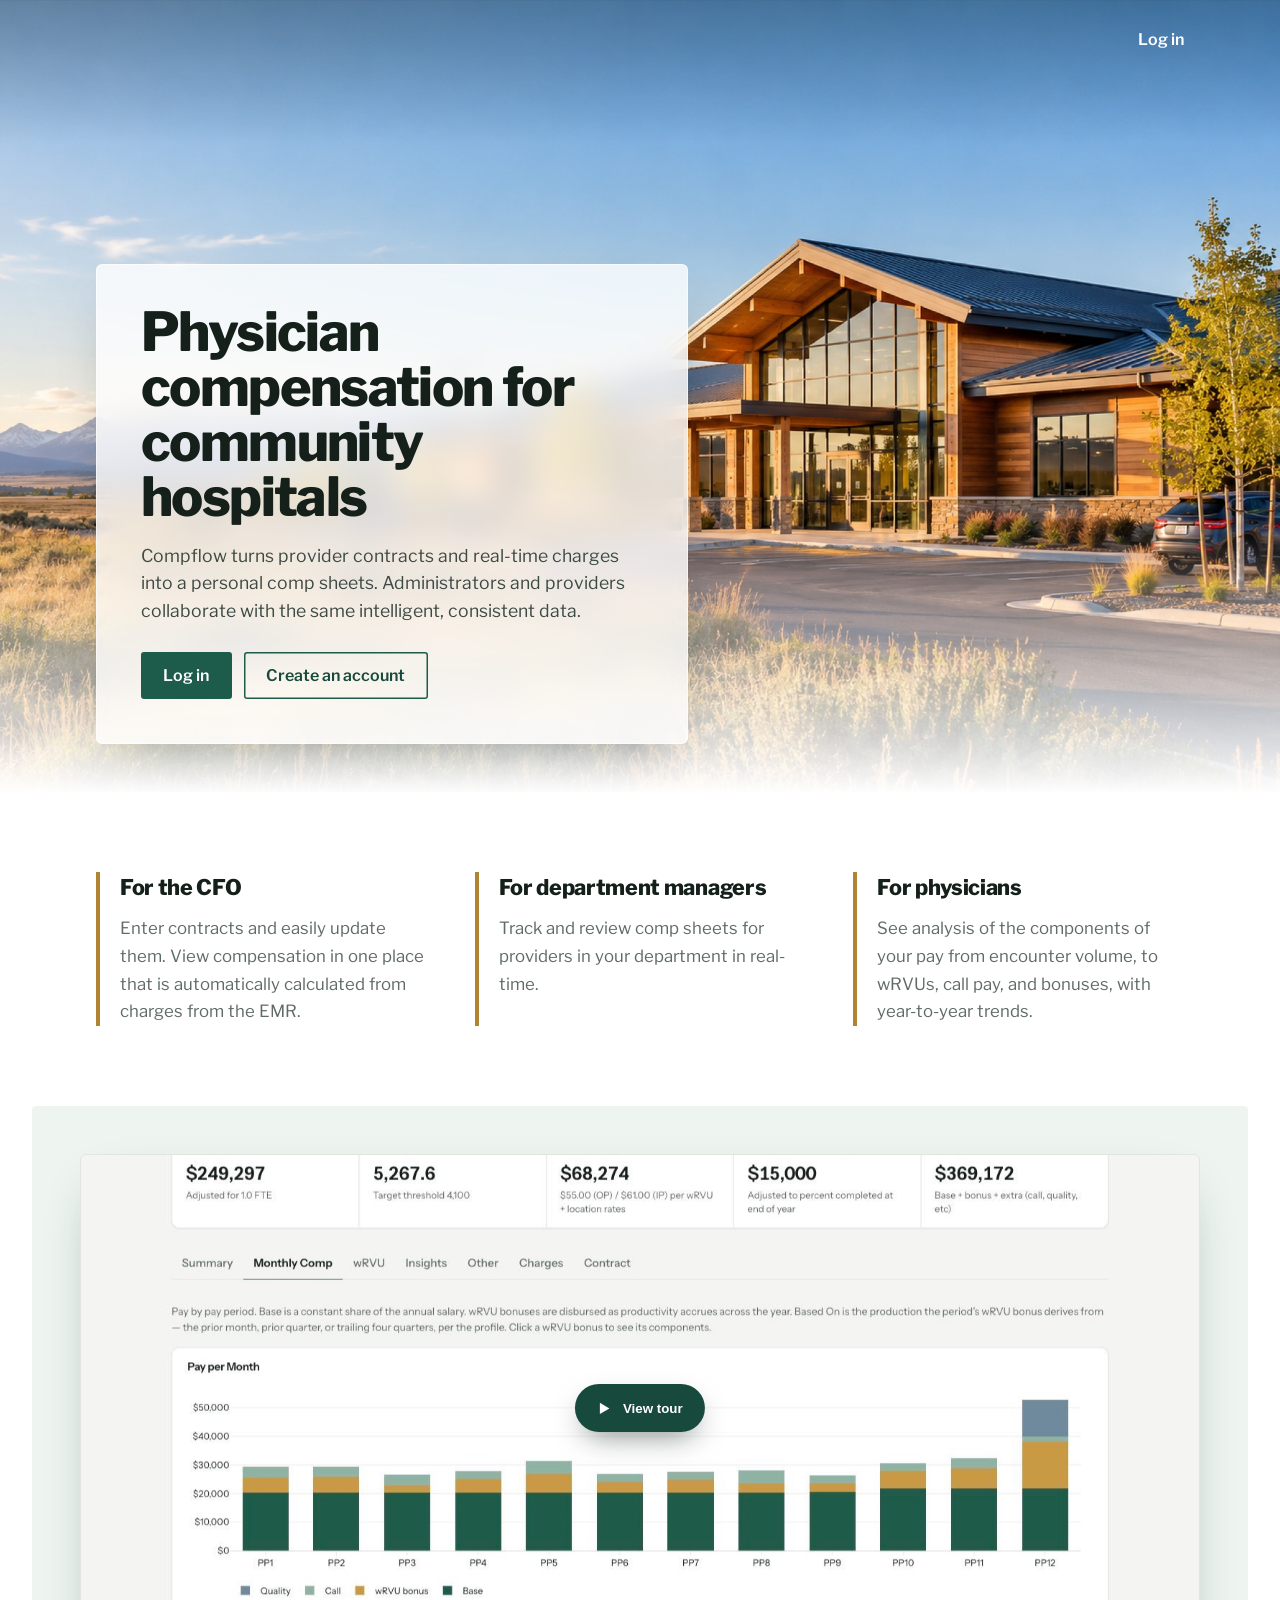
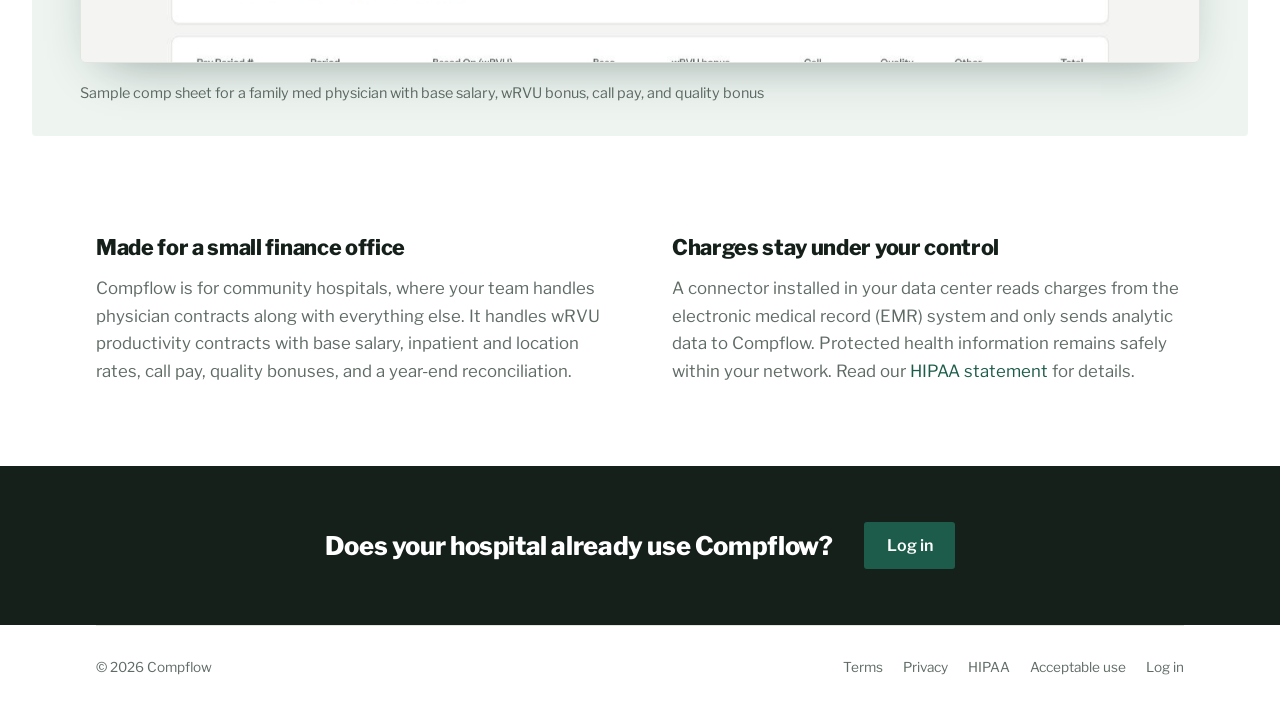
==== index.html @ 4a43335c "Initial site" ====
<!doctype html>
<html lang="en">
  <head>
    <meta charset="UTF-8" />
    <meta name="viewport" content="width=device-width, initial-scale=1.0" />
    <title>Compflow: physician compensation for community hospitals</title>
    <meta
      name="description"
      content="Compflow simplifies management of provider compensation through intelligent comp sheets. Built for community hospitals."
    />
    <link rel="icon" type="image/png" href="logo-icon.png" />
    <link rel="preconnect" href="https://fonts.googleapis.com" />
    <link rel="preconnect" href="https://fonts.gstatic.com" crossorigin />
    <link
      rel="stylesheet"
      href="https://fonts.googleapis.com/css2?family=Libre+Franklin:wght@400;500;600;800&display=swap"
    />
    <link rel="stylesheet" href="styles/landing.css" />
  </head>
  <body>
    <header class="co-hero">
      <img class="co-hero-img" src="landing/hospital.jpg" />
      <nav class="co-nav">
        <a
          class="co-nav-login"
          href="https://dash.comp.forwardmed.co/login.html"
          >Log in</a
        >
      </nav>
      <div class="co-hero-text">
        <div class="co-hero-panel">
          <h1>Physician compensation for community hospitals</h1>
          <p>
            Compflow turns provider contracts and real-time charges into a
            personal comp sheets. Administrators and providers collaborate with
            the same intelligent, consistent data.
          </p>
          <div class="co-actions">
            <a class="co-btn" href="https://dash.comp.forwardmed.co/login.html"
              >Log in</a
            >
            <a
              class="co-btn co-btn-ghost"
              href="https://dash.comp.forwardmed.co/login.html?mode=signup"
              >Create an account</a
            >
          </div>
        </div>
      </div>
    </header>

    <main>
      <section class="co-roles">
        <article>
          <h2>For the CFO</h2>
          <p>
            Enter contracts and easily update them. View compensation in one
            place that is automatically calculated from charges from the EMR.
          </p>
        </article>
        <article>
          <h2>For department managers</h2>
          <p>
            Track and review comp sheets for providers in your department in
            real-time.
          </p>
        </article>
        <article>
          <h2>For physicians</h2>
          <p>
            See analysis of the components of your pay from encounter volume, to
            wRVUs, call pay, and bonuses, with year-to-year trends.
          </p>
        </article>
      </section>

      <section class="co-shot">
        <figure>
          <button class="co-shot-open" type="button" aria-haspopup="dialog">
            <img
              src="landing/compsheet.jpg"
              alt="A Compflow comp sheet showing annual base, wRVUs, bonus, and pay by month"
              loading="lazy"
            />
            <span class="co-play">
              <svg viewBox="0 0 24 24" aria-hidden="true">
                <path d="M8 5.5v13l11-6.5z" />
              </svg>
              View tour
            </span>
          </button>
          <figcaption>
            Sample comp sheet for a family med physician with base salary, wRVU
            bonus, call pay, and quality bonus
          </figcaption>
        </figure>
      </section>

      <dialog class="co-tour" aria-label="Compflow tour">
        <video
          src="landing/compflow-tour.mp4"
          poster="landing/compflow-tour-poster.jpg"
          controls
          playsinline
          preload="none"
        ></video>
        <button class="co-tour-close" type="button" aria-label="Close tour">
          <svg viewBox="0 0 24 24" aria-hidden="true">
            <path d="M6 6l12 12M18 6L6 18" />
          </svg>
        </button>
      </dialog>

      <section class="co-split">
        <div>
          <h2>Made for a small finance office</h2>
          <p>
            Compflow is for community hospitals, where your team handles
            physician contracts along with everything else. It handles wRVU
            productivity contracts with base salary, inpatient and location
            rates, call pay, quality bonuses, and a year-end reconciliation.
          </p>
        </div>
        <div>
          <h2>Charges stay under your control</h2>
          <p>
            A connector installed in your data center reads charges from the
            electronic medical record (EMR) system and only sends analytic data
            to Compflow. Protected health information remains safely within your
            network. Read our
            <a href="https://dash.comp.forwardmed.co/hipaa.html"
              >HIPAA statement</a
            >
            for details.
          </p>
        </div>
      </section>

      <section class="co-close">
        <h2>Does your hospital already use Compflow?</h2>
        <a class="co-btn" href="https://dash.comp.forwardmed.co/login.html"
          >Log in</a
        >
      </section>
    </main>

    <footer class="lp-footer">
      <span>&copy; 2026 Compflow</span>
      <nav>
        <a href="https://dash.comp.forwardmed.co/terms.html">Terms</a>
        <a href="https://dash.comp.forwardmed.co/privacy.html">Privacy</a>
        <a href="https://dash.comp.forwardmed.co/hipaa.html">HIPAA</a>
        <a href="https://dash.comp.forwardmed.co/aup.html">Acceptable use</a>
        <a href="https://dash.comp.forwardmed.co/login.html">Log in</a>
      </nav>
    </footer>

    <script>
      // Screenshot opens the tour in a modal. Closing pauses it.
      const tour = document.querySelector(".co-tour");
      const tourVideo = tour.querySelector("video");
      document.querySelector(".co-shot-open").addEventListener("click", () => {
        tour.showModal();
        tourVideo.load(); // start over from the beginning
        tourVideo.play();
      });
      tour
        .querySelector(".co-tour-close")
        .addEventListener("click", () => tour.close());
      tour.addEventListener("click", (e) => {
        if (e.target === tour) tour.close(); // backdrop click
      });
      tour.addEventListener("close", () => tourVideo.pause());
    </script>
  </body>
</html>
---- styles/landing.css ----
/* Landing page, "County" variant: a documentary photo of a rural hospital with
   plain institutional type. Linked directly by index.html. */
@import './base.css';
@import './landing-footer.css';

:root {
  --co-font: 'Libre Franklin', ui-sans-serif, system-ui, sans-serif;
}

body {
  font-family: var(--co-font);
  background: #fff;
  color: var(--cf-text);
}
/* Width without side padding, so the footer rule lines up with the text. */
main > section,
.lp-footer {
  width: min(68rem, calc(100% - 4rem));
  margin-inline: auto;
}

/* --- Hero ---------------------------------------------------------------- */
.co-hero {
  position: relative;
  isolation: isolate;
  min-height: min(88vh, 52rem);
  display: flex;
  flex-direction: column;
  color: #fff;
  overflow: hidden;
}
.co-hero-img {
  position: absolute;
  inset: 0;
  z-index: -1;
  width: 100%;
  height: 100%;
  object-fit: cover;
  object-position: 60% 55%;
}
/* Light shade under the nav, and the photo dissolves into the white page at
   the bottom. The text gets its own panel. */
.co-hero::after {
  content: '';
  position: absolute;
  inset: 0 0 -2px; /* past the edge, so no seam shows against the page */
  background:
    linear-gradient(to bottom, rgba(12, 24, 20, 0.3), transparent 18%),
    linear-gradient(to top, #fff, rgba(255, 255, 255, 0.6) 14%, transparent 34%);
}
.co-nav,
.co-hero-text {
  position: relative;
  z-index: 1;
  width: 100%;
  max-width: 72rem;
  margin: 0 auto;
  padding-inline: 2rem;
}
.co-nav {
  display: flex;
  align-items: center;
  justify-content: flex-end;
  height: 5rem;
}
.co-nav-login {
  color: #fff;
  font-weight: 600;
}
.co-hero-text {
  margin-top: auto;
  padding-bottom: 3rem;
}
/* Frosted panel for the headline, so the photo stays at full brightness. */
.co-hero-panel {
  max-width: 37rem;
  padding: 2.5rem 2.75rem 2.75rem;
  background: rgba(255, 255, 255, 0.8);
  -webkit-backdrop-filter: blur(16px) saturate(1.2);
  backdrop-filter: blur(16px) saturate(1.2);
  border: 1px solid rgba(255, 255, 255, 0.6);
  border-radius: 6px;
  box-shadow: 0 20px 50px -24px rgba(7, 23, 15, 0.35);
}
.co-hero h1 {
  margin: 0;
  color: var(--cf-ink);
  font-size: clamp(2.2rem, 4.2vw, 3.4rem);
  font-weight: 800;
  line-height: 1.02;
  letter-spacing: -0.03em;
}
.co-hero-text p {
  max-width: 36rem;
  margin: 1.1rem 0 1.75rem;
  font-size: 1.1rem;
  line-height: 1.55;
  color: #3d4a44;
}

.co-actions {
  display: flex;
  flex-wrap: wrap;
  gap: 0.75rem;
}
.co-btn {
  display: inline-flex;
  padding: 0.75rem 1.4rem;
  background: var(--cf-primary-600);
  color: #fff;
  font-weight: 600;
  border-radius: 3px;
}
.co-btn:hover {
  background: var(--cf-primary-700);
  text-decoration: none;
}
.co-btn-ghost {
  background: transparent;
  color: var(--cf-primary-700);
  box-shadow: inset 0 0 0 1.5px var(--cf-primary-600);
}
.co-btn-ghost:hover {
  background: rgba(29, 92, 74, 0.08);
}

/* --- Sections ------------------------------------------------------------ */
main h2 {
  margin: 0 0 0.75rem;
  font-size: 1.35rem;
  font-weight: 800;
  letter-spacing: -0.015em;
}
main p {
  margin: 0;
  font-size: 1.05rem;
  line-height: 1.65;
  color: var(--cf-muted);
}

.co-roles {
  display: grid;
  grid-template-columns: repeat(3, 1fr);
  gap: 3rem;
  padding-block: 5rem 4rem;
}
.co-roles article {
  padding-left: 1.25rem;
  border-left: 4px solid var(--cf-brass-500);
}

/* Screenshot on a sage panel wider than the text column. Clicking it opens
   the tour video. */
main > .co-shot {
  width: min(76rem, calc(100% - 2rem));
  padding-block: 1rem 5rem;
}
.co-shot figure {
  margin: 0;
  padding: 3rem 3rem 2rem;
  background: var(--cf-primary-50);
  border-radius: 4px;
}
.co-shot-open {
  position: relative;
  display: block;
  width: 100%;
  padding: 0;
  border: 0;
  background: none;
  cursor: pointer;
}
.co-shot img {
  display: block;
  width: 100%;
  border: 1px solid var(--cf-border);
  border-radius: 6px;
  box-shadow: 0 20px 50px -24px rgba(12, 38, 32, 0.45);
}
.co-play {
  position: absolute;
  left: 50%;
  top: 50%;
  translate: -50% -50%;
  display: inline-flex;
  align-items: center;
  gap: 0.6rem;
  padding: 0.85rem 1.4rem 0.85rem 1.1rem;
  background: var(--cf-primary-700);
  color: #fff;
  font-weight: 600;
  border-radius: 999px;
  box-shadow: 0 12px 30px -10px rgba(7, 23, 15, 0.55);
  transition: background 0.15s;
}
.co-play svg {
  width: 1.3rem;
  height: 1.3rem;
  fill: currentColor;
}
.co-shot-open:hover .co-play {
  background: var(--cf-primary-800);
}
.co-shot-open:focus-visible {
  outline: 3px solid var(--cf-primary-400);
  outline-offset: 4px;
  border-radius: 8px;
}
.co-shot figcaption {
  max-width: 44rem;
  margin-top: 1.25rem;
  font-size: 0.9rem;
  color: var(--cf-muted);
}

/* Tour modal */
.co-tour {
  width: min(64rem, calc(100% - 2rem));
  padding: 0;
  border: 0;
  border-radius: 8px;
  background: #000;
  overflow: visible;
}
.co-tour::backdrop {
  background: rgba(12, 24, 20, 0.75);
}
.co-tour video {
  display: block;
  width: 100%;
  border-radius: 8px;
}
.co-tour-close {
  position: absolute;
  top: -2.75rem;
  right: 0;
  display: grid;
  place-items: center;
  width: 2.25rem;
  height: 2.25rem;
  padding: 0;
  border: 0;
  border-radius: 50%;
  background: rgba(255, 255, 255, 0.15);
  color: #fff;
  cursor: pointer;
}
.co-tour-close:hover {
  background: rgba(255, 255, 255, 0.28);
}
.co-tour-close svg {
  width: 1.1rem;
  height: 1.1rem;
  stroke: currentColor;
  stroke-width: 2.2;
  stroke-linecap: round;
}

.co-split {
  display: grid;
  grid-template-columns: 1fr 1fr;
  gap: 4rem;
  padding-block: 1rem 5rem;
}

main > .co-close {
  width: auto;
  display: flex;
  align-items: center;
  justify-content: center;
  gap: 2rem;
  padding: 3.5rem 2rem;
  background: var(--cf-ink);
}
.co-close h2 {
  margin: 0;
  color: #fff;
  font-size: 1.6rem;
}

@media (max-width: 860px) {
  .co-roles,
  .co-split {
    grid-template-columns: 1fr;
    gap: 2.25rem;
  }
  .co-shot figure {
    padding: 1rem 1rem 1.25rem;
  }
  .co-play {
    padding: 0.6rem 1rem 0.6rem 0.8rem;
    font-size: 0.9rem;
  }
  .co-hero-panel {
    padding: 1.75rem 1.5rem 2rem;
  }
  /* Let the photo show above the panel on narrow screens. */
  .co-hero {
    min-height: 0;
  }
  .co-hero-text {
    padding-top: 13rem;
    padding-bottom: 1rem;
  }
  main > section,
  .lp-footer {
    width: calc(100% - 2rem);
  }
  .co-nav,
  .co-hero-text {
    padding-inline: 1rem;
  }
  main > .co-close {
    flex-direction: column;
    align-items: flex-start;
  }
}
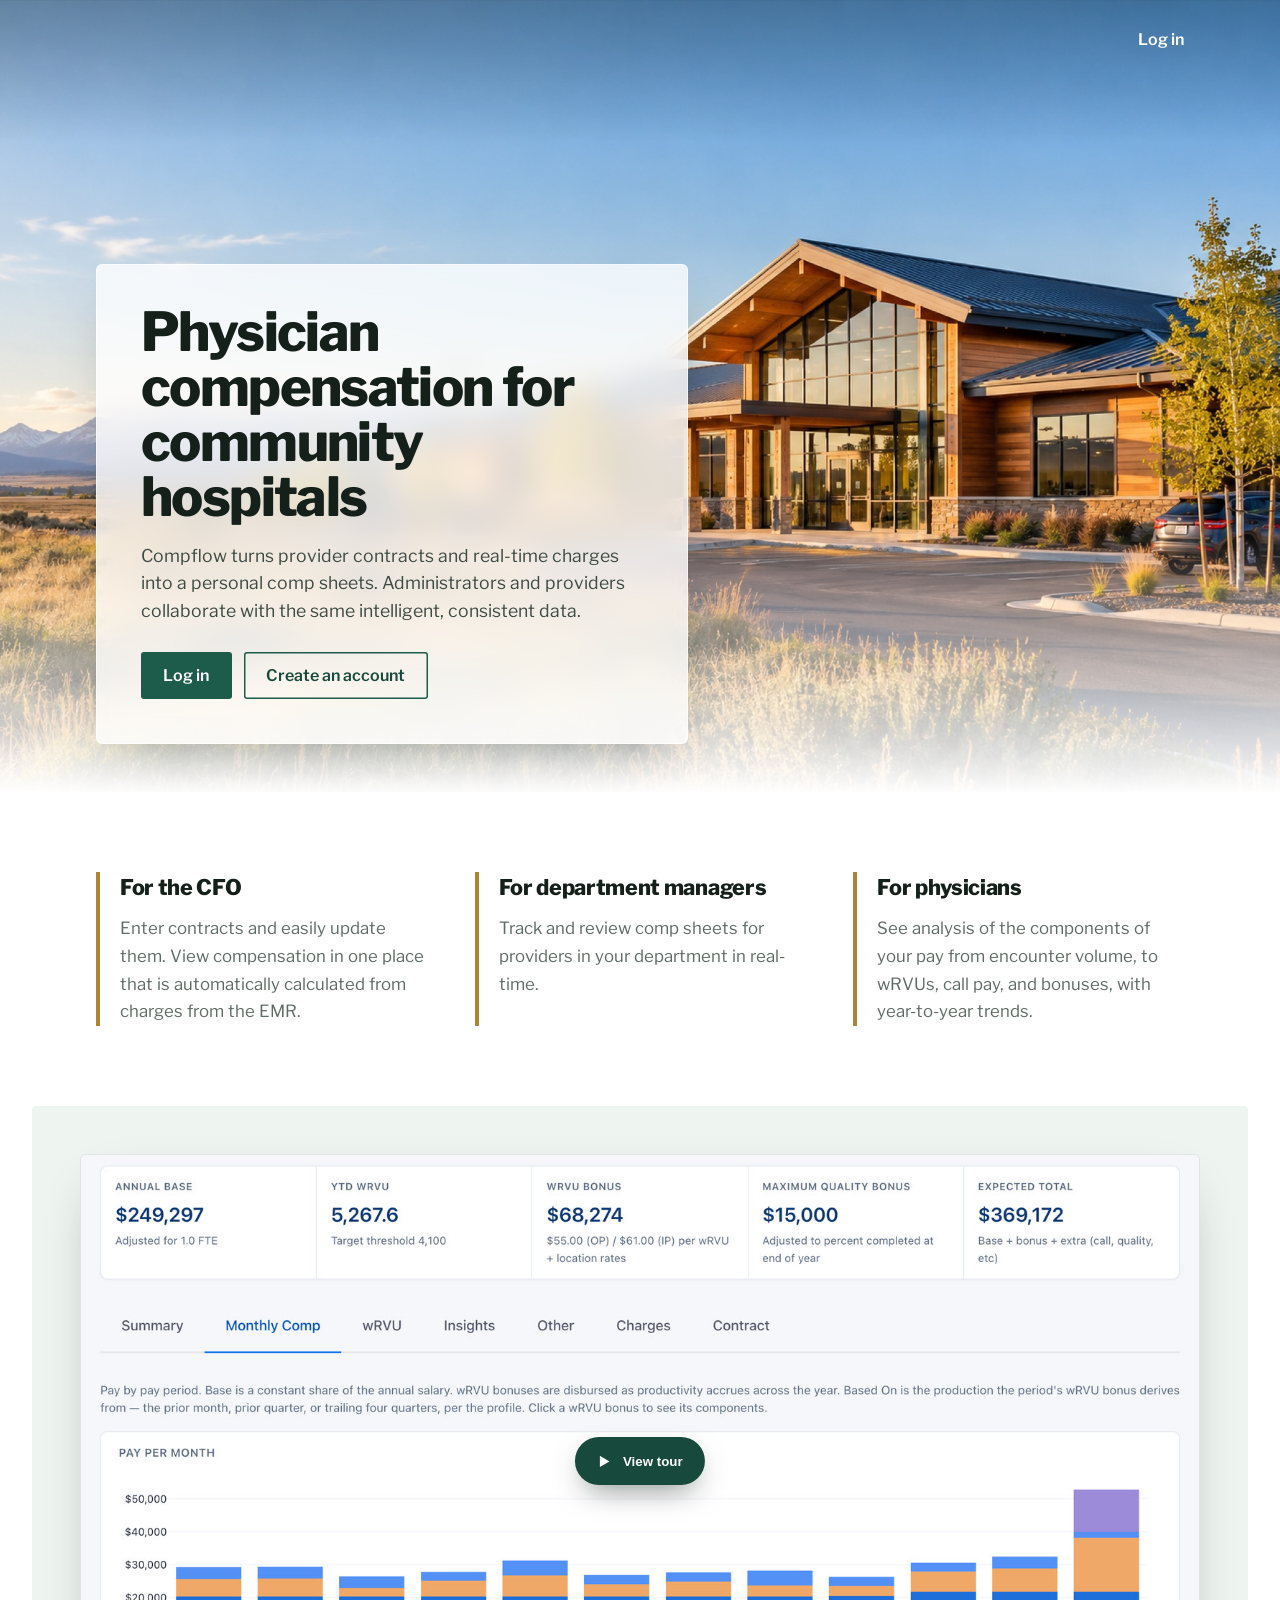
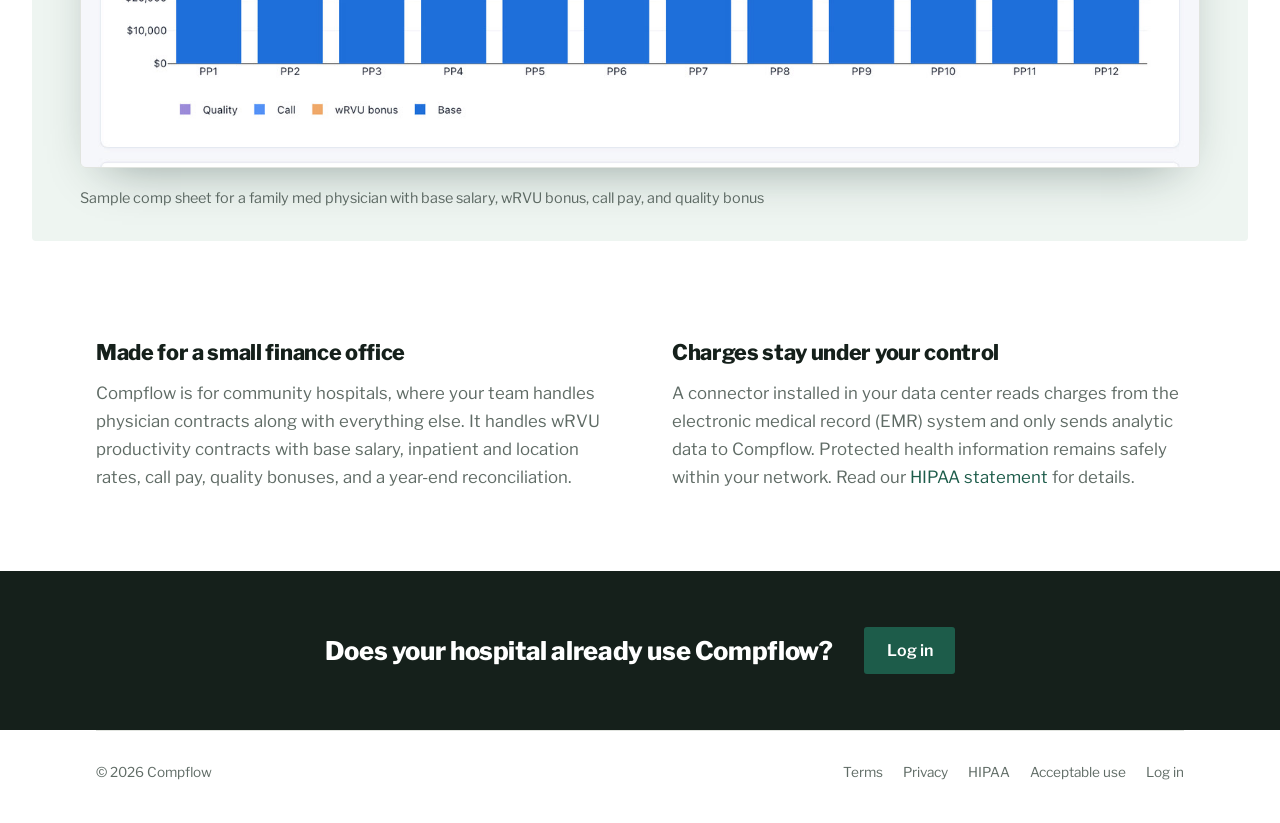
==== commit 131570ba: "Update app address" ====
--- a/index.html
+++ b/index.html
@@ -23,7 +23,7 @@
       <nav class="co-nav">
         <a
           class="co-nav-login"
-          href="https://dash.comp.forwardmed.co/login.html"
+          href="https://app.comp.forwardmed.co/login.html"
           >Log in</a
         >
       </nav>
@@ -36,12 +36,12 @@
             the same intelligent, consistent data.
           </p>
           <div class="co-actions">
-            <a class="co-btn" href="https://dash.comp.forwardmed.co/login.html"
+            <a class="co-btn" href="https://app.comp.forwardmed.co/login.html"
               >Log in</a
             >
             <a
               class="co-btn co-btn-ghost"
-              href="https://dash.comp.forwardmed.co/login.html?mode=signup"
+              href="https://app.comp.forwardmed.co/login.html?mode=signup"
               >Create an account</a
             >
           </div>
@@ -128,7 +128,7 @@
             electronic medical record (EMR) system and only sends analytic data
             to Compflow. Protected health information remains safely within your
             network. Read our
-            <a href="https://dash.comp.forwardmed.co/hipaa.html"
+            <a href="https://app.comp.forwardmed.co/hipaa.html"
               >HIPAA statement</a
             >
             for details.
@@ -138,7 +138,7 @@
 
       <section class="co-close">
         <h2>Does your hospital already use Compflow?</h2>
-        <a class="co-btn" href="https://dash.comp.forwardmed.co/login.html"
+        <a class="co-btn" href="https://app.comp.forwardmed.co/login.html"
           >Log in</a
         >
       </section>
@@ -147,11 +147,11 @@
     <footer class="lp-footer">
       <span>&copy; 2026 Compflow</span>
       <nav>
-        <a href="https://dash.comp.forwardmed.co/terms.html">Terms</a>
-        <a href="https://dash.comp.forwardmed.co/privacy.html">Privacy</a>
-        <a href="https://dash.comp.forwardmed.co/hipaa.html">HIPAA</a>
-        <a href="https://dash.comp.forwardmed.co/aup.html">Acceptable use</a>
-        <a href="https://dash.comp.forwardmed.co/login.html">Log in</a>
+        <a href="https://app.comp.forwardmed.co/terms.html">Terms</a>
+        <a href="https://app.comp.forwardmed.co/privacy.html">Privacy</a>
+        <a href="https://app.comp.forwardmed.co/hipaa.html">HIPAA</a>
+        <a href="https://app.comp.forwardmed.co/aup.html">Acceptable use</a>
+        <a href="https://app.comp.forwardmed.co/login.html">Log in</a>
       </nav>
     </footer>
 
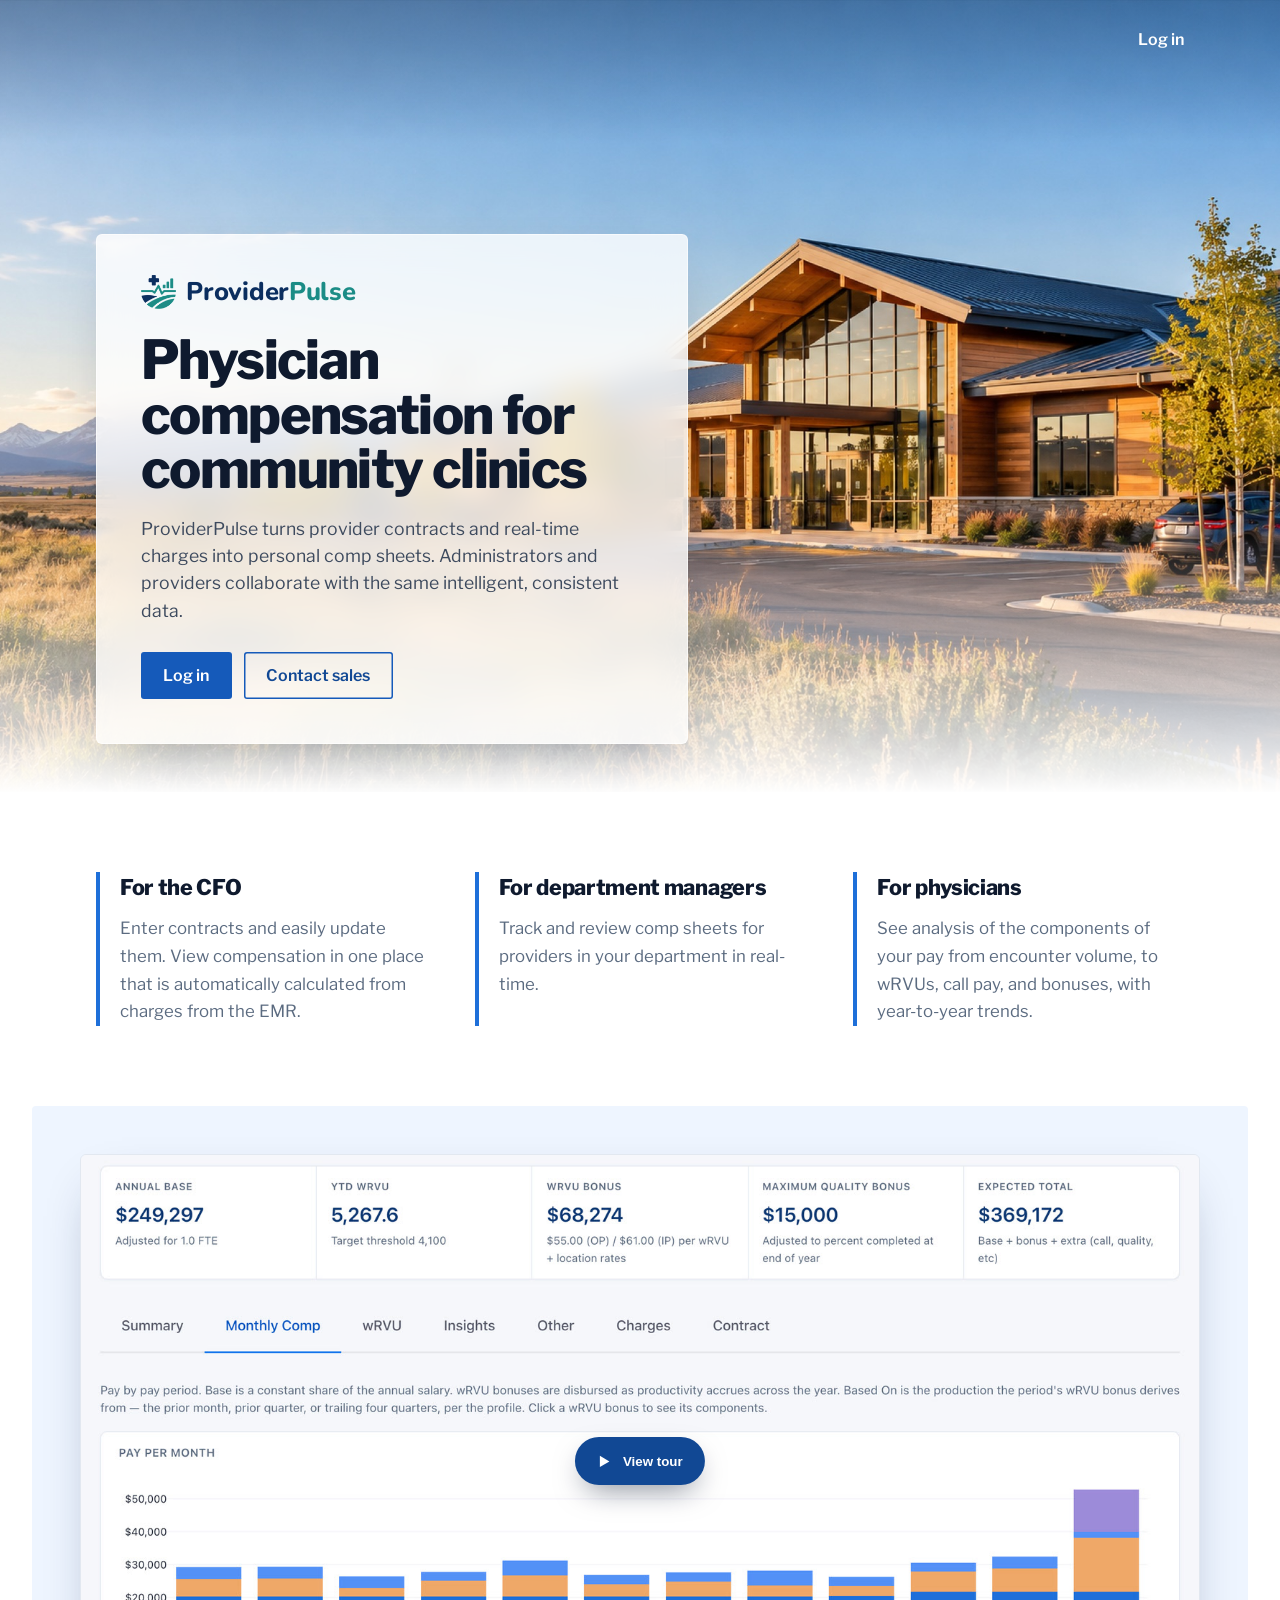
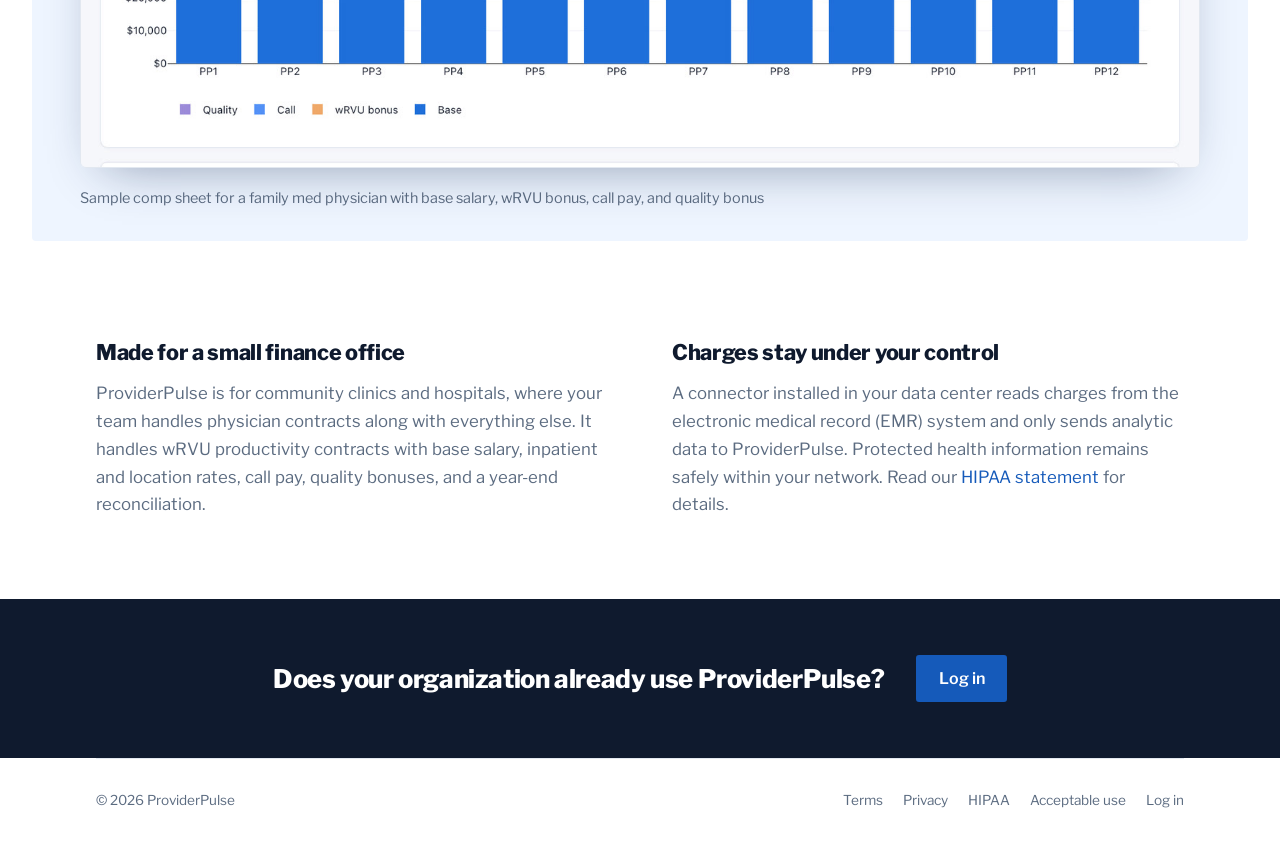
==== commit 3978d9d2: "Add static documents like AUP and privacy policy. Update name to ProviderPulse" ====
--- a/index.html
+++ b/index.html
@@ -3,17 +3,19 @@
   <head>
     <meta charset="UTF-8" />
     <meta name="viewport" content="width=device-width, initial-scale=1.0" />
-    <title>Compflow: physician compensation for community hospitals</title>
+    <title>
+      ProviderPulse: physician compensation for community clinics and hospitals
+    </title>
     <meta
       name="description"
-      content="Compflow simplifies management of provider compensation through intelligent comp sheets. Built for community hospitals."
+      content="ProviderPulse simplifies management of provider compensation through intelligent comp sheets. Built for community clinics and hospitals."
     />
     <link rel="icon" type="image/png" href="logo-icon.png" />
     <link rel="preconnect" href="https://fonts.googleapis.com" />
     <link rel="preconnect" href="https://fonts.gstatic.com" crossorigin />
     <link
       rel="stylesheet"
-      href="https://fonts.googleapis.com/css2?family=Libre+Franklin:wght@400;500;600;800&display=swap"
+      href="https://fonts.googleapis.com/css2?family=Libre+Franklin:wght@400;500;600;800&family=Nunito:wght@800&display=swap"
     />
     <link rel="stylesheet" href="styles/landing.css" />
   </head>
@@ -23,26 +25,31 @@
       <nav class="co-nav">
         <a
           class="co-nav-login"
-          href="https://app.comp.forwardmed.co/login.html"
+          href="https://app.getproviderpulse.com/login.html"
           >Log in</a
         >
       </nav>
       <div class="co-hero-text">
         <div class="co-hero-panel">
-          <h1>Physician compensation for community hospitals</h1>
+          <a class="wordmark" href="/"
+            ><img src="logo-mark.png" alt="" /><span
+              >Provider<b>Pulse</b></span
+            ></a
+          >
+          <h1>Physician compensation for community clinics</h1>
           <p>
-            Compflow turns provider contracts and real-time charges into a
+            ProviderPulse turns provider contracts and real-time charges into
             personal comp sheets. Administrators and providers collaborate with
             the same intelligent, consistent data.
           </p>
           <div class="co-actions">
-            <a class="co-btn" href="https://app.comp.forwardmed.co/login.html"
+            <a class="co-btn" href="https://app.getproviderpulse.com/login.html"
               >Log in</a
             >
             <a
               class="co-btn co-btn-ghost"
-              href="https://app.comp.forwardmed.co/login.html?mode=signup"
-              >Create an account</a
+              href="mailto:welcome@getproviderpulse.com?subject=ProviderPulse%20demo%20request&amp;body=Hello%2C%0A%0AI%27d%20like%20to%20learn%20more%20about%20ProviderPulse%20for%20our%20organization.%0A%0AName%3A%0AClinic%3A%0ANumber%20of%20providers%3A%0ABest%20way%20to%20reach%20me%3A%0A"
+              >Contact sales</a
             >
           </div>
         </div>
@@ -79,7 +86,7 @@
           <button class="co-shot-open" type="button" aria-haspopup="dialog">
             <img
               src="landing/compsheet.jpg"
-              alt="A Compflow comp sheet showing annual base, wRVUs, bonus, and pay by month"
+              alt="A ProviderPulse comp sheet showing annual base, wRVUs, bonus, and pay by month"
               loading="lazy"
             />
             <span class="co-play">
@@ -96,10 +103,10 @@
         </figure>
       </section>
 
-      <dialog class="co-tour" aria-label="Compflow tour">
+      <dialog class="co-tour" aria-label="ProviderPulse tour">
         <video
-          src="landing/compflow-tour.mp4"
-          poster="landing/compflow-tour-poster.jpg"
+          src="landing/providerpulse-tour.mp4"
+          poster="landing/providerpulse-tour-poster.jpg"
           controls
           playsinline
           preload="none"
@@ -115,10 +122,11 @@
         <div>
           <h2>Made for a small finance office</h2>
           <p>
-            Compflow is for community hospitals, where your team handles
-            physician contracts along with everything else. It handles wRVU
-            productivity contracts with base salary, inpatient and location
-            rates, call pay, quality bonuses, and a year-end reconciliation.
+            ProviderPulse is for community clinics and hospitals, where your
+            team handles physician contracts along with everything else. It
+            handles wRVU productivity contracts with base salary, inpatient and
+            location rates, call pay, quality bonuses, and a year-end
+            reconciliation.
           </p>
         </div>
         <div>
@@ -126,9 +134,9 @@
           <p>
             A connector installed in your data center reads charges from the
             electronic medical record (EMR) system and only sends analytic data
-            to Compflow. Protected health information remains safely within your
-            network. Read our
-            <a href="https://app.comp.forwardmed.co/hipaa.html"
+            to ProviderPulse. Protected health information remains safely within
+            your network. Read our
+            <a href="hipaa.html"
               >HIPAA statement</a
             >
             for details.
@@ -137,21 +145,21 @@
       </section>
 
       <section class="co-close">
-        <h2>Does your hospital already use Compflow?</h2>
-        <a class="co-btn" href="https://app.comp.forwardmed.co/login.html"
+        <h2>Does your organization already use ProviderPulse?</h2>
+        <a class="co-btn" href="https://app.getproviderpulse.com/login.html"
           >Log in</a
         >
       </section>
     </main>
 
     <footer class="lp-footer">
-      <span>&copy; 2026 Compflow</span>
+      <span>&copy; 2026 ProviderPulse</span>
       <nav>
-        <a href="https://app.comp.forwardmed.co/terms.html">Terms</a>
-        <a href="https://app.comp.forwardmed.co/privacy.html">Privacy</a>
-        <a href="https://app.comp.forwardmed.co/hipaa.html">HIPAA</a>
-        <a href="https://app.comp.forwardmed.co/aup.html">Acceptable use</a>
-        <a href="https://app.comp.forwardmed.co/login.html">Log in</a>
+        <a href="terms.html">Terms</a>
+        <a href="privacy.html">Privacy</a>
+        <a href="hipaa.html">HIPAA</a>
+        <a href="aup.html">Acceptable use</a>
+        <a href="https://app.getproviderpulse.com/login.html">Log in</a>
       </nav>
     </footer>
 
--- a/styles/landing.css
+++ b/styles/landing.css
@@ -2,6 +2,7 @@
    plain institutional type. Linked directly by index.html. */
 @import './base.css';
 @import './landing-footer.css';
+@import './wordmark.css';
 
 :root {
   --co-font: 'Libre Franklin', ui-sans-serif, system-ui, sans-serif;
@@ -45,7 +46,7 @@
   position: absolute;
   inset: 0 0 -2px; /* past the edge, so no seam shows against the page */
   background:
-    linear-gradient(to bottom, rgba(12, 24, 20, 0.3), transparent 18%),
+    linear-gradient(to bottom, rgba(8, 20, 40, 0.3), transparent 18%),
     linear-gradient(to top, #fff, rgba(255, 255, 255, 0.6) 14%, transparent 34%);
 }
 .co-nav,
@@ -80,7 +81,10 @@
   backdrop-filter: blur(16px) saturate(1.2);
   border: 1px solid rgba(255, 255, 255, 0.6);
   border-radius: 6px;
-  box-shadow: 0 20px 50px -24px rgba(7, 23, 15, 0.35);
+  box-shadow: 0 20px 50px -24px rgba(8, 20, 45, 0.35);
+}
+.co-hero-panel .wordmark {
+  margin-bottom: 1.5rem;
 }
 .co-hero h1 {
   margin: 0;
@@ -95,7 +99,7 @@
   margin: 1.1rem 0 1.75rem;
   font-size: 1.1rem;
   line-height: 1.55;
-  color: #3d4a44;
+  color: #3d4a5e;
 }
 
 .co-actions {
@@ -121,7 +125,7 @@
   box-shadow: inset 0 0 0 1.5px var(--cf-primary-600);
 }
 .co-btn-ghost:hover {
-  background: rgba(29, 92, 74, 0.08);
+  background: rgba(21, 90, 186, 0.08);
 }
 
 /* --- Sections ------------------------------------------------------------ */
@@ -146,7 +150,7 @@
 }
 .co-roles article {
   padding-left: 1.25rem;
-  border-left: 4px solid var(--cf-brass-500);
+  border-left: 4px solid var(--cf-primary-500);
 }
 
 /* Screenshot on a sage panel wider than the text column. Clicking it opens
@@ -175,7 +179,7 @@
   width: 100%;
   border: 1px solid var(--cf-border);
   border-radius: 6px;
-  box-shadow: 0 20px 50px -24px rgba(12, 38, 32, 0.45);
+  box-shadow: 0 20px 50px -24px rgba(8, 30, 70, 0.45);
 }
 .co-play {
   position: absolute;
@@ -190,7 +194,7 @@
   color: #fff;
   font-weight: 600;
   border-radius: 999px;
-  box-shadow: 0 12px 30px -10px rgba(7, 23, 15, 0.55);
+  box-shadow: 0 12px 30px -10px rgba(8, 20, 45, 0.55);
   transition: background 0.15s;
 }
 .co-play svg {
@@ -223,7 +227,7 @@
   overflow: visible;
 }
 .co-tour::backdrop {
-  background: rgba(12, 24, 20, 0.75);
+  background: rgba(8, 20, 40, 0.75);
 }
 .co-tour video {
   display: block;
@@ -294,12 +298,22 @@
   .co-hero-panel {
     padding: 1.75rem 1.5rem 2rem;
   }
-  /* Let the photo show above the panel on narrow screens. */
+  /* Photo becomes a 3:2 band cropped to the building, and the panel
+     overlaps its faded bottom edge instead of covering it. */
   .co-hero {
     min-height: 0;
   }
+  .co-hero-img,
+  .co-hero::after {
+    bottom: auto;
+    height: auto;
+    aspect-ratio: 3 / 2;
+  }
+  .co-hero-img {
+    object-position: 90% 50%;
+  }
   .co-hero-text {
-    padding-top: 13rem;
+    padding-top: max(2rem, calc(100vw * 2 / 3 - 8rem));
     padding-bottom: 1rem;
   }
   main > section,
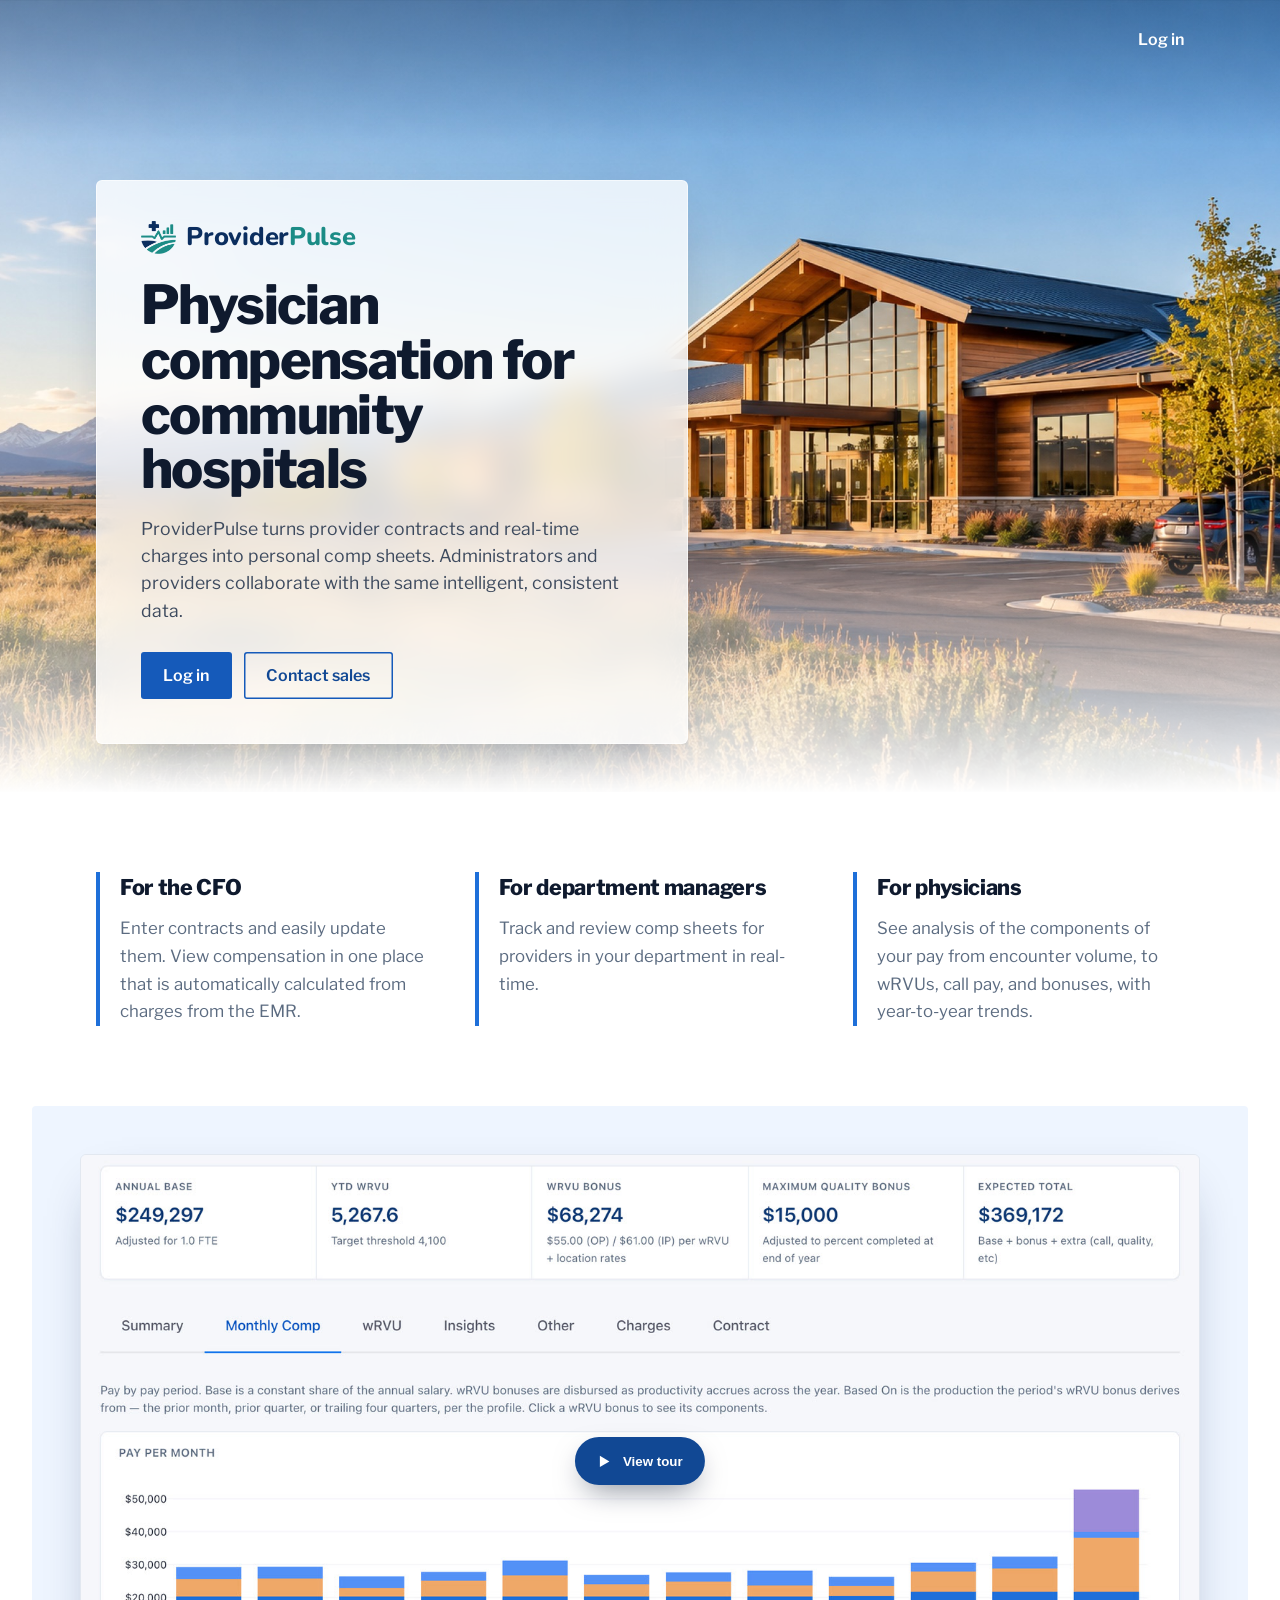
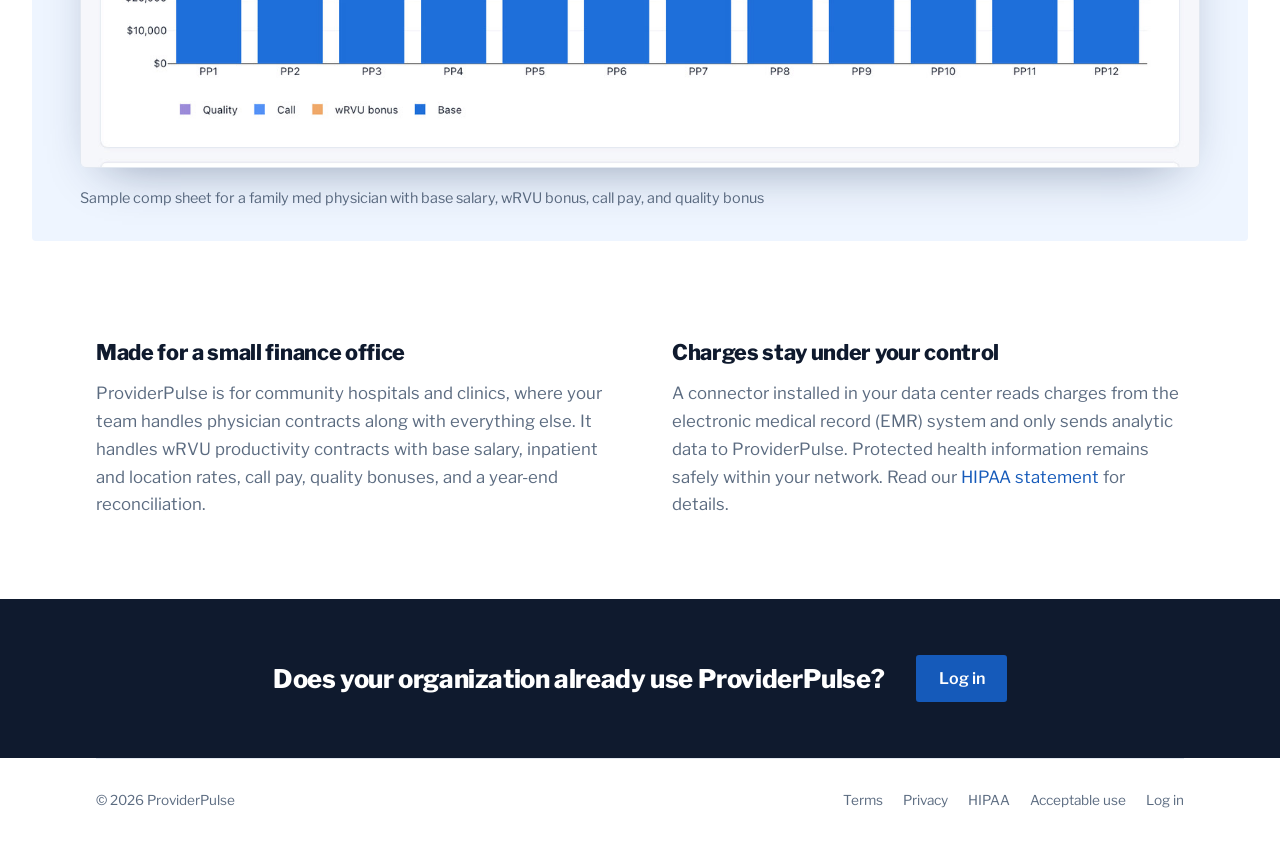
==== commit f257ac38: "Site reads "for hospitals" instead of clinics" ====
--- a/index.html
+++ b/index.html
@@ -4,11 +4,11 @@
     <meta charset="UTF-8" />
     <meta name="viewport" content="width=device-width, initial-scale=1.0" />
     <title>
-      ProviderPulse: physician compensation for community clinics and hospitals
+      ProviderPulse: physician compensation for community hospitals and clinics
     </title>
     <meta
       name="description"
-      content="ProviderPulse simplifies management of provider compensation through intelligent comp sheets. Built for community clinics and hospitals."
+      content="ProviderPulse simplifies management of provider compensation through intelligent comp sheets. Built for community hospitals and clinics."
     />
     <link rel="icon" type="image/png" href="logo-icon.png" />
     <link rel="preconnect" href="https://fonts.googleapis.com" />
@@ -36,7 +36,7 @@
               >Provider<b>Pulse</b></span
             ></a
           >
-          <h1>Physician compensation for community clinics</h1>
+          <h1>Physician compensation for community hospitals</h1>
           <p>
             ProviderPulse turns provider contracts and real-time charges into
             personal comp sheets. Administrators and providers collaborate with
@@ -122,7 +122,7 @@
         <div>
           <h2>Made for a small finance office</h2>
           <p>
-            ProviderPulse is for community clinics and hospitals, where your
+            ProviderPulse is for community hospitals and clinics, where your
             team handles physician contracts along with everything else. It
             handles wRVU productivity contracts with base salary, inpatient and
             location rates, call pay, quality bonuses, and a year-end
@@ -136,9 +136,7 @@
             electronic medical record (EMR) system and only sends analytic data
             to ProviderPulse. Protected health information remains safely within
             your network. Read our
-            <a href="hipaa.html"
-              >HIPAA statement</a
-            >
+            <a href="hipaa.html">HIPAA statement</a>
             for details.
           </p>
         </div>
